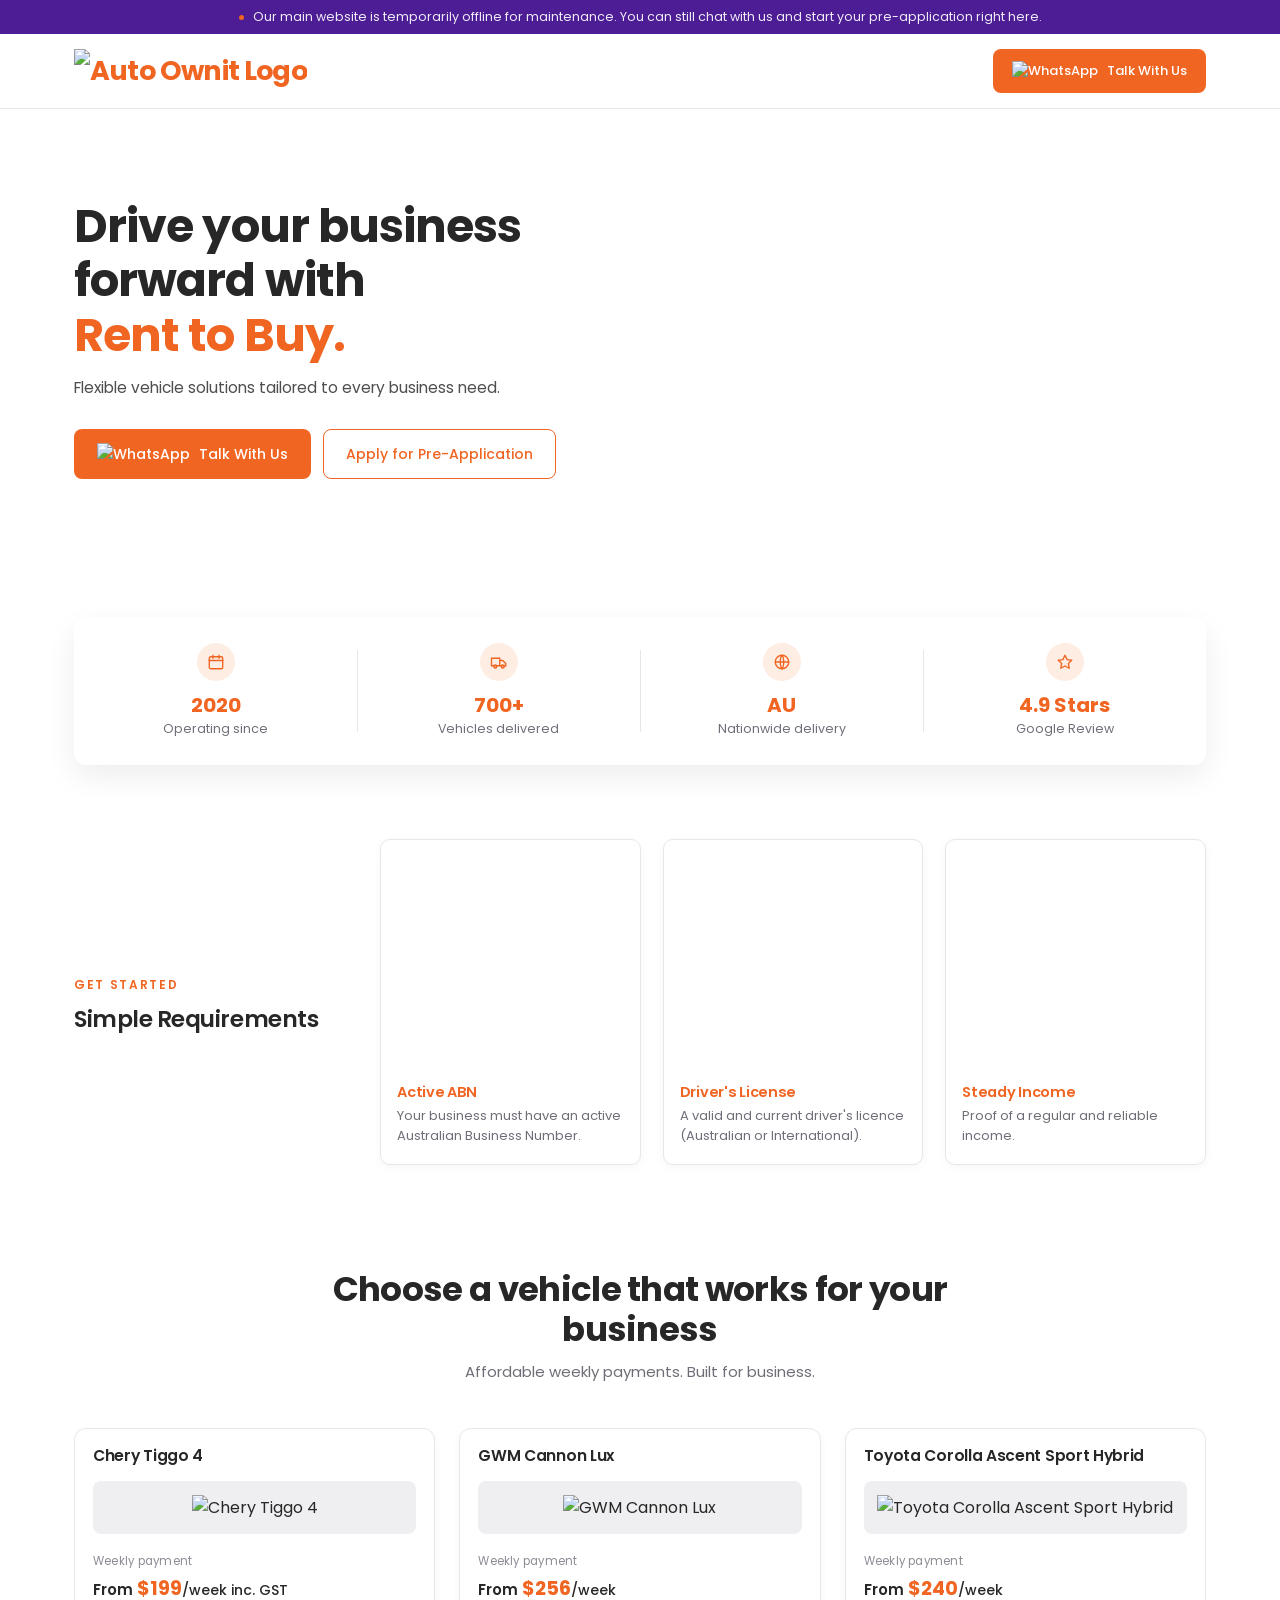
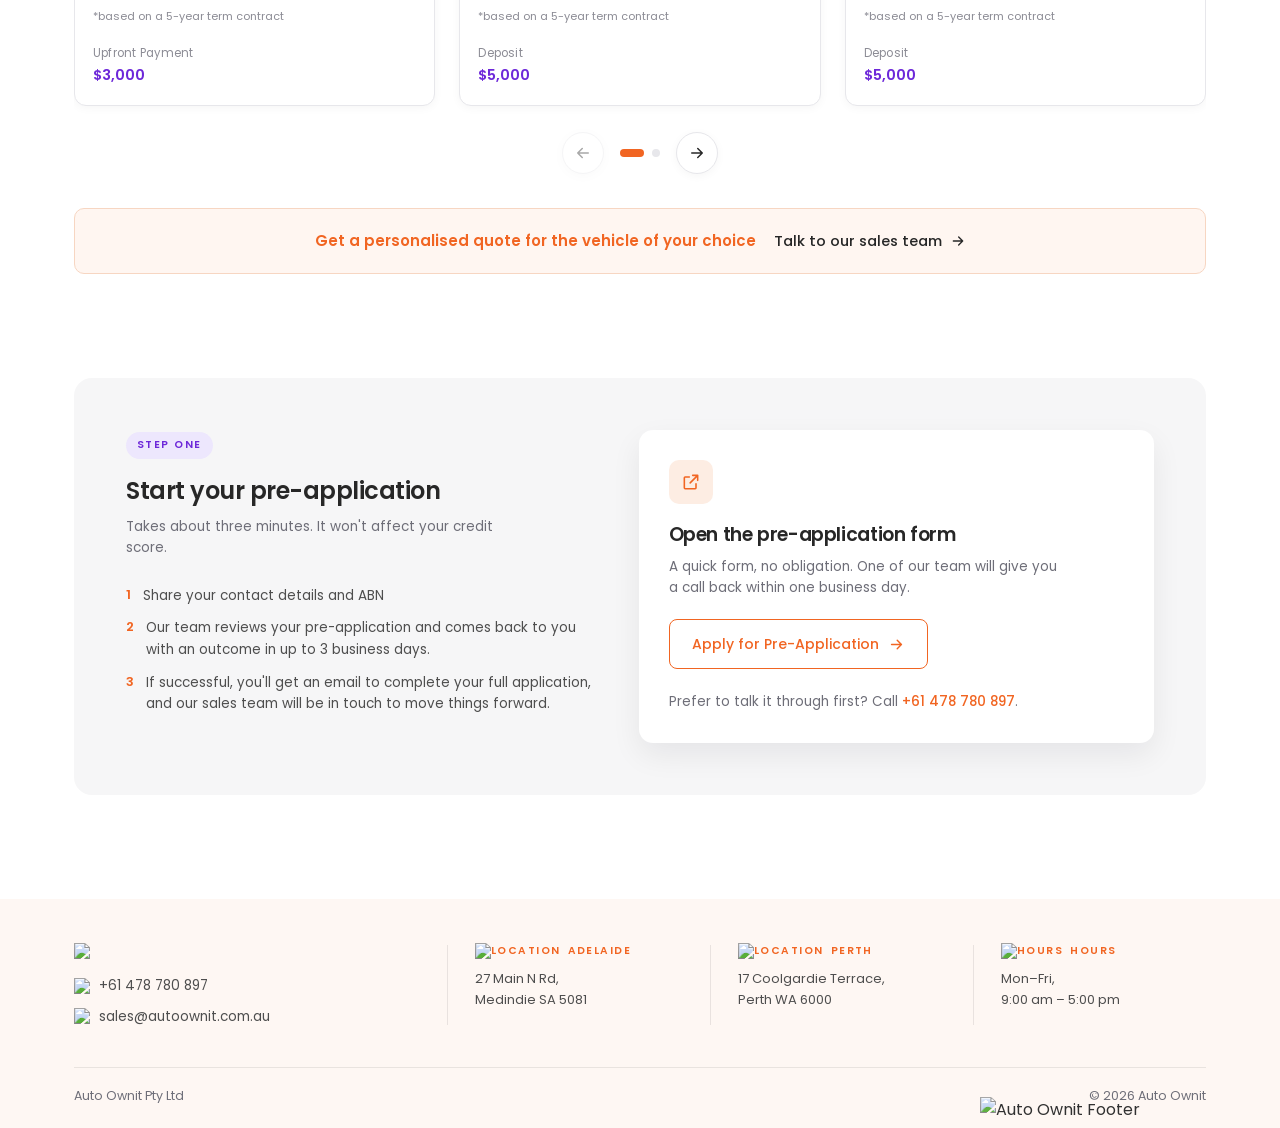
==== index.html @ a8748367 "Add vehicle slider with enhanced accessibility and navigation controls" ====
<!DOCTYPE html>
<html lang="en">

<head>
  <meta charset="UTF-8">
  <meta name="viewport" content="width=device-width, initial-scale=1">
  <title>Auto Ownit — Rent to Buy vehicle solutions for business</title>
  <link rel="stylesheet" href="./css/styles.css">
  <link rel="preconnect" href="https://fonts.googleapis.com">
  <link rel="preconnect" href="https://fonts.gstatic.com" crossorigin>
  <link
    href="https://fonts.googleapis.com/css2?family=Poppins:wght@400;500;600;700&family=Inter:wght@400;500;600&display=swap"
    rel="stylesheet">

  <!-- Expertease Chatbot -->
  <script type="module"
    src="https://desaiprodstorage.blob.core.windows.net/botscripts/bots/scripts/daryl/exabot_widget_a7e89359-5c15-4bea-838a-69c8a6be06f3.js"></script>

  <script src="./scripts/slider.js" defer></script>

</head>

<body>

  <!-- ========== ANNOUNCEMENT BAR ========== -->
  <div class="announce">
    <div class="wrap">
      <span class="dot" aria-hidden="true"></span>
      <p>Our main website is temporarily offline for maintenance. You can still chat with us and start your
        pre-application right here.</p>
    </div>
  </div>

  <!-- ========== HEADER ========== -->
  <header class="site-header">
    <div class="wrap">
      <a href="index.html" class="logo">
        <img src="./assets/Logo.svg" alt="Auto Ownit Logo">
      </a>
      <a href="https://wa.me/61478780897" class="btn btn--solid btn--sm" target="_blank">
        <img src="./assets/WhatsApp.svg" alt="WhatsApp">
        Talk With Us
      </a>
    </div>
  </header>

  <!-- ========== HERO ========== -->
  <section class="hero">
    <div class="wrap">
      <div class="hero-grid">
        <div class="hero-copy">
          <h1>Drive your business forward with <br /> <span class="accent">Rent to Buy.</span></h1>
          <p class="hero-sub">Flexible vehicle solutions tailored to every business need.</p>
          <div class="hero-actions">
            <a href="https://wa.me/61478780897" class="btn btn--solid" target="_blank">
              <img src="./assets/WhatsApp.svg" alt="WhatsApp">
              Talk With Us
            </a>
            <a href="./pre-application.html" class="btn btn--outline">
              Apply for Pre-Application
            </a>
          </div>
        </div>
      </div>

      <!-- ---- stats ---- -->
      <div class="stats">
        <div class="stat">
          <div class="stat-icon"><svg viewBox="0 0 24 24" fill="none" stroke="currentColor" stroke-width="1.8"
              stroke-linecap="round">
              <rect x="3" y="5" width="18" height="16" rx="2" />
              <path d="M3 10h18M8 3v4M16 3v4" />
            </svg></div>
          <div class="stat-value">2020</div>
          <div class="stat-label">Operating since</div>
        </div>
        <div class="stat">
          <div class="stat-icon"><svg viewBox="0 0 24 24" fill="none" stroke="currentColor" stroke-width="1.8"
              stroke-linecap="round">
              <path d="M2 7h11v10H2zM13 10h4l4 4v3h-8" />
              <circle cx="7" cy="18" r="2" />
              <circle cx="17" cy="18" r="2" />
            </svg></div>
          <div class="stat-value">700+</div>
          <div class="stat-label">Vehicles delivered</div>
        </div>
        <div class="stat">
          <div class="stat-icon"><svg viewBox="0 0 24 24" fill="none" stroke="currentColor" stroke-width="1.8"
              stroke-linecap="round">
              <circle cx="12" cy="12" r="9" />
              <path d="M3 12h18M12 3c3 3 3 15 0 18M12 3C9 6 9 18 12 21" />
            </svg></div>
          <div class="stat-value">AU</div>
          <div class="stat-label">Nationwide delivery</div>
        </div>
        <div class="stat">
          <div class="stat-icon"><svg viewBox="0 0 24 24" fill="none" stroke="currentColor" stroke-width="1.8"
              stroke-linejoin="round">
              <path d="m12 3 2.8 5.8 6.2.9-4.5 4.4 1.1 6.2-5.6-3-5.6 3 1.1-6.2L3 9.7l6.2-.9L12 3Z" />
            </svg></div>
          <div class="stat-value">4.9 Stars</div>
          <div class="stat-label">Google Review</div>
        </div>
      </div>
    </div>
  </section>

  <!-- ========== SIMPLE REQUIREMENTS ========== -->
  <section class="section">
    <div class="wrap">
      <div class="reqs">
        <div class="reqs-intro">
          <span class="eyebrow">Get started</span>
          <h2>Simple Requirements</h2>
        </div>

        <div class="req-cards">
          <!-- Card 1 -->
          <article class="req-card">
            <div class="req-thumb" id="abn-card">
            </div>
            <div class="req-body">
              <h3>Active ABN</h3>
              <p>Your business must have an active Australian Business Number.</p>
            </div>
          </article>

          <!-- Card 2 -->
          <article class="req-card">
            <div class="req-thumb" id="driver-card"></div>
            <div class="req-body">
              <h3>Driver's License</h3>
              <p>A valid and current driver's licence (Australian or International).</p>
            </div>
          </article>

          <!-- Card 3 -->
          <article class="req-card">
            <div class="req-thumb" id="income-card"></div>
            <div class="req-body">
              <h3>Steady Income</h3>
              <p>Proof of a regular and reliable income.</p>
            </div>
          </article>
        </div>
      </div>
    </div>
  </section>

  <!-- ========== VEHICLES ========== -->
  <section class="section" style="padding-top:0">
    <div class="wrap">
      <div class="section-head">
        <h2>Choose a vehicle that works for your business</h2>
        <p>Affordable weekly payments. Built for business.</p>
      </div>

      <div class="vslider" data-slider>
        <div class="vehicles" data-slider-track tabindex="0" role="group" aria-label="Available vehicles">
          <!-- Vehicle 1 -->
          <article class="vcard">
            <h3>Chery Tiggo 4</h3>
            <div class="vcard-img">
              <img src="./assets/cherry-tigo-4.png" alt="Chery Tiggo 4" />
            </div>
            <div class="vmeta-label">Weekly payment</div>
            <div class="vprice">From <span class="amount">$199</span><span class="unit">/week inc. GST</span></div>
            <p class="vnote">*based on a 5-year term contract</p>
            <div class="vcard-foot">
              <div class="vmeta-label">Upfront Payment</div>
              <div class="vdeposit">$3,000</div>
            </div>
          </article>

          <!-- Vehicle 2 -->
          <article class="vcard">
            <h3>GWM Cannon Lux</h3>
            <div class="vcard-img">
              <img src='./assets/GWM-Cannon-Vanta-1024x1024.png' alt="GWM Cannon Lux" />
            </div>
            <div class="vmeta-label">Weekly payment</div>
            <div class="vprice">From <span class="amount">$256</span><span class="unit">/week</span></div>
            <p class="vnote">*based on a 5-year term contract</p>
            <div class="vcard-foot">
              <div class="vmeta-label">Deposit</div>
              <div class="vdeposit">$5,000</div>
            </div>
          </article>

          <!-- Vehicle 3 -->
          <article class="vcard">
            <h3>Toyota Corolla Ascent Sport Hybrid</h3>
            <div class="vcard-img">
              <img src='./assets/31-1024x1024.png' alt="Toyota Corolla Ascent Sport Hybrid" />
            </div>
            <div class="vmeta-label">Weekly payment</div>
            <div class="vprice">From <span class="amount">$240</span><span class="unit">/week</span></div>
            <p class="vnote">*based on a 5-year term contract</p>
            <div class="vcard-foot">
              <div class="vmeta-label">Deposit</div>
              <div class="vdeposit">$5,000</div>
            </div>
          </article>

          <!-- Vehicle 4 -->
          <article class="vcard">
            <h3>2026 Mitsubishi Triton GSR</h3>
            <div class="vcard-img">
              <img src="./assets/2026 Mitsubishi Triton GSR.png" alt="2026 Mitsubishi Triton GSR" />
            </div>
            <div class="vmeta-label">Weekly payment</div>
            <div class="vprice">From <span class="amount">$254</span><span class="unit">/week inc. GST</span></div>
            <p class="vnote">*based on a 5-year term contract</p>
            <div class="vcard-foot">
              <div class="vmeta-label">Upfront Payment</div>
              <div class="vdeposit">$20,000</div>
            </div>
          </article>

          <!-- Vehicle 5 -->
          <article class="vcard">
            <h3>2026 Jaecoo J5 Petrol Summit</h3>
            <div class="vcard-img">
              <img src='./assets/2026 Jaecoo J5 Petrol Summit.png' alt="2026 Jaecoo J5 Petrol Summit" />
            </div>
            <div class="vmeta-label">Weekly payment</div>
            <div class="vprice">From <span class="amount">$147</span><span class="unit">/week</span></div>
            <p class="vnote">*based on a 5-year term contract</p>
            <div class="vcard-foot">
              <div class="vmeta-label">Deposit</div>
              <div class="vdeposit">$10,000</div>
            </div>
          </article>

          <!-- Vehicle 6 -->
          <article class="vcard">
            <h3>2026 Haval Jolion Lux Petrol</h3>
            <div class="vcard-img">
              <img src='./assets/2026 Haval Jolion Lux Petrol.png' alt="2026 Haval Jolion Lux Petrol" />
            </div>
            <div class="vmeta-label">Weekly payment</div>
            <div class="vprice">From <span class="amount">$199</span><span class="unit">/week</span></div>
            <p class="vnote">*based on a 5-year term contract</p>
            <div class="vcard-foot">
              <div class="vmeta-label">Deposit</div>
              <div class="vdeposit">$3,000</div>
            </div>
          </article>

        </div>

        <!-- ---- slider controls ---- -->
        <div class="slider-nav">
          <button class="slider-btn" type="button" data-slider-prev aria-label="Previous vehicles">
            <svg viewBox="0 0 24 24" fill="none" stroke="currentColor" stroke-width="2" stroke-linecap="round"
              stroke-linejoin="round" aria-hidden="true">
              <path d="M19 12H5M11 18l-6-6 6-6" />
            </svg>
          </button>
          <div class="slider-dots" data-slider-dots></div>
          <button class="slider-btn" type="button" data-slider-next aria-label="More vehicles">
            <svg viewBox="0 0 24 24" fill="none" stroke="currentColor" stroke-width="2" stroke-linecap="round"
              stroke-linejoin="round" aria-hidden="true">
              <path d="M5 12h14M13 6l6 6-6 6" />
            </svg>
          </button>
        </div>
      </div>

      <!-- ---- quote bar ---- -->
      <div class="quote-bar">
        <span class="lead">Get a personalised quote for the vehicle of your choice</span>
        <a href="https://wa.me/61478780897" class="link" target="_blank">
          Talk to our sales team
          <svg viewBox="0 0 24 24" fill="none" stroke="currentColor" stroke-width="2" stroke-linecap="round"
            stroke-linejoin="round" aria-hidden="true">
            <path d="M5 12h14M13 6l6 6-6 6" />
          </svg>
        </a>
      </div>
    </div>
  </section>

  <!-- ========== PRE-APPLICATION ========== -->
  <section class="section section--tight" id="pre-application" style="padding-top:0">
    <div class="wrap">
      <div class="apply">
        <div class="apply-copy">
          <span class="pill">Step one</span>
          <h2>Start your pre-application</h2>
          <p>Takes about three minutes. It won't affect your credit score.</p>
          <ol class="steps">
            <li><span class="num">1</span><span>Share your contact details and ABN</span></li>
            <li><span class="num">2</span><span>Our team reviews your pre-application and comes back to you with an
                outcome in up to 3 business days.</span></li>
            <li><span class="num">3</span><span>If successful, you'll get an email to complete your full application,
                and our sales team will be in touch to move things forward.</span></li>
          </ol>
        </div>

        <div class="apply-card">
          <div class="icon-box">
            <svg viewBox="0 0 24 24" fill="none" stroke="currentColor" stroke-width="1.9" stroke-linecap="round"
              stroke-linejoin="round" aria-hidden="true">
              <path d="M14 4h6v6M20 4l-9 9M18 14v5a1 1 0 0 1-1 1H5a1 1 0 0 1-1-1V7a1 1 0 0 1 1-1h5" />
            </svg>
          </div>
          <h3>Open the pre-application form</h3>
          <p>A quick form, no obligation. One of our team will give you a call back within one business day.</p>
          <a href="./pre-application.html" class="btn btn--outline">
            Apply for Pre-Application
            <svg viewBox="0 0 24 24" fill="none" stroke="currentColor" stroke-width="2" stroke-linecap="round"
              stroke-linejoin="round" aria-hidden="true">
              <path d="M5 12h14M13 6l6 6-6 6" />
            </svg>
          </a>
          <p class="apply-note">Prefer to talk it through first? Call <a href="https://wa.me/61478780897"
              target="_blank">+61 478 780
              897</a>.
          </p>
        </div>
      </div>
    </div>
  </section>

  <!-- ========== FOOTER ========== -->
  <footer class="site-footer">
    <img class="footer-art" src="./assets/2025 Toyota LandCruiser Prado Altitude 4×4 – Previously Owned.png"
      alt="Auto Ownit Footer" />
    <div class="wrap">
      <div class="footer-top">
        <div>
          <span class="logo logo--footer">
            <img src="./assets/Logo.svg" />
          </span>
          <div class="footer-contact">
            <a href="https://wa.me/61478780897" target="_blank">
              <img src='./assets/telephone.svg' />
              +61 478 780 897
            </a>
            <a href="mailto:sales@autoownit.com.au" target="_blank">
              <img src="./assets/email.svg" />
              sales@autoownit.com.au
            </a>
          </div>
        </div>

        <div class="fcol">
          <div class="fcol-title">
            <img src="./assets/pin-location.svg" alt="Location" />
            Adelaide
          </div>
          <p>27 Main N Rd,<br>Medindie SA 5081</p>
        </div>

        <div class="fcol">
          <div class="fcol-title">
            <img src="./assets/pin-location.svg" alt="Location" />
            Perth
          </div>
          <p>17 Coolgardie Terrace,<br>Perth WA 6000</p>
        </div>

        <div class="fcol">
          <div class="fcol-title">
            <img src="./assets/clock.svg" alt='Hours' />
            Hours
          </div>
          <p>Mon–Fri,<br>9:00 am – 5:00 pm</p>
        </div>
      </div>

      <div class="footer-bottom">
        <span>Auto Ownit Pty Ltd</span>
        <span>© 2026 Auto Ownit</span>
      </div>
    </div>
  </footer>

</body>

</html>
---- css/styles.css ----
/* ============================================================
   TOKENS
   ============================================================ */
:root {
  --orange: #f16522;
  --orange-dark: #d9531a;
  --orange-tint: #fdede3;
  --orange-tint-2: #fff6f1;
  --orange-line: #f7d6c2;
  --violet: #4c1d95;
  --violet-accent: #6d28d9;
  --violet-tint: #ede7fd;
  --ink: #272727;
  --ink-2: #4e4e4e;
  --muted: #6e6e78;
  --muted-2: #8c8c95;
  --line: #e7e7eb;
  --surface: #f6f6f7;
  --surface-2: #efeff1;
  --footer-bg: #fceae166;
  --white: #ffffff;

  --display: 'Poppins', 'Segoe UI', system-ui, -apple-system, sans-serif;
  --body: 'Poppins', 'Segoe UI', system-ui, -apple-system, sans-serif;

  --wrap: 1180px;
  --r-sm: 8px;
  --r-md: 12px;
  --r-lg: 18px;
  --shadow-card: 0 12px 30px rgba(20, 20, 30, 0.07);
  --shadow-soft: 0 2px 10px rgba(20, 20, 30, 0.04);
}

/* ============================================================
   BASE
   ============================================================ */
*,
*::before,
*::after {
  box-sizing: border-box;
}

html {
  -webkit-text-size-adjust: 100%;
}

body {
  margin: 0;
  font-family: var(--body);
  color: var(--ink);
  background: var(--white);
  font-size: 16px;
  line-height: 1.6;
  -webkit-font-smoothing: antialiased;
}

img,
svg {
  display: block;
  max-width: 100%;
}

a {
  color: inherit;
  text-decoration: none;
}

h1,
h2,
h3,
h4 {
  font-family: var(--display);
  margin: 0;
  letter-spacing: -0.02em;
  line-height: 1.18;
}

p {
  margin: 0;
}

ul,
ol {
  margin: 0;
  padding: 0;
  list-style: none;
}

.wrap {
  width: 100%;
  max-width: var(--wrap);
  margin: 0 auto;
  padding: 0 24px;
}

:focus-visible {
  outline: 2px solid var(--violet-accent);
  outline-offset: 3px;
  border-radius: 4px;
}

.eyebrow {
  font-family: var(--display);
  font-size: 12px;
  font-weight: 600;
  letter-spacing: 0.14em;
  text-transform: uppercase;
  color: var(--orange);
}

/* ============================================================
   BUTTONS
   ============================================================ */
.btn {
  display: inline-flex;
  justify-content: center;
  align-items: center;
  gap: 9px;
  font-family: var(--display);
  font-size: 14px;
  font-weight: 500;
  text-align: center;
  padding: 13px 22px;
  border-radius: var(--r-sm);
  border: 1px solid transparent;
  cursor: pointer;
  transition:
    background-color 0.2s ease,
    color 0.2s ease,
    border-color 0.2s ease,
    transform 0.2s ease;
  white-space: nowrap;
}

.btn svg {
  width: 17px;
  height: 17px;
  flex: none;
}

.btn--solid {
  background: var(--orange);
  color: #fff;
}

.btn--solid:hover {
  background: var(--orange-dark);
}

.btn--outline {
  background: transparent;
  color: var(--orange);
  border-color: var(--orange);
}

.btn--outline:hover {
  background: var(--orange-tint-2);
}

.btn--sm {
  padding: 11px 18px;
  font-size: 13px;
}

/* ============================================================
   ANNOUNCEMENT + HEADER
   ============================================================ */
.announce {
  background: var(--violet);
  color: #fff;
}

.announce .wrap {
  display: flex;
  align-items: center;
  justify-content: center;
  gap: 9px;
  min-height: 34px;
  padding-top: 7px;
  padding-bottom: 7px;
  font-size: 12.5px;
  text-align: center;
  color: rgba(255, 255, 255, 0.92);
}

.announce .dot {
  width: 5px;
  height: 5px;
  border-radius: 50%;
  background: var(--orange);
  flex: none;
}

.site-header {
  background: #fff;
  border-bottom: 1px solid var(--line);
}

.site-header .wrap {
  display: flex;
  align-items: center;
  justify-content: space-between;
  gap: 20px;
  min-height: 74px;
}

.logo {
  font-family: var(--display);
  font-weight: 700;
  font-size: 27px;
  letter-spacing: -0.03em;
  color: var(--orange);
}

.logo--footer {
  font-size: 25px;
}

/* ============================================================
   HERO
   ============================================================ */
.hero {
  position: relative;
  padding: 64px 0 0;
  background-image: url(../assets/hero-bg-final.webp);
  background-size: cover;
  background-position: center -180px;
  /* overflow: hidden; */
}

/* faint showroom floor line */
/* .hero::after{
  content:"";position:absolute;left:0;right:0;top:58%;height:1px;
  background:linear-gradient(90deg,rgba(255,255,255,0),rgba(255,255,255,.85),rgba(255,255,255,0));
} */
.hero-grid {
  position: relative;
  z-index: 1;
  display: grid;
  grid-template-columns: minmax(0, 1fr) minmax(0, 1.05fr);
  align-items: center;
  gap: 28px;
}

.hero-copy {
  max-width: 600px;
  padding: 26px 0 78px;
}

.hero h1 {
  font-size: clamp(32px, 4.4vw, 46px);
  font-weight: 700;
  color: var(--ink);
  margin-bottom: 14px;
}

.hero h1 .accent {
  color: var(--orange);
}

.hero-sub {
  font-size: 15.5px;
  color: var(--ink-2);
  margin-bottom: 28px;
}

.hero-actions {
  display: flex;
  flex-wrap: wrap;
  gap: 12px;
}

.hero-art {
  align-self: end;
  padding-bottom: 34px;
}

/* ---- stats card ---- */
.stats {
  position: relative;
  z-index: 2;
  background: #fff;
  border-radius: var(--r-md);
  box-shadow: var(--shadow-card);
  display: grid;
  grid-template-columns: repeat(4, 1fr);
  top: 60px;
  margin-bottom: 30px;
}

.stat {
  padding: 26px 22px;
  text-align: center;
  position: relative;
}

.stat + .stat::before {
  content: '';
  position: absolute;
  left: 0;
  top: 22%;
  bottom: 22%;
  width: 1px;
  background: var(--line);
}

.stat-icon {
  width: 38px;
  height: 38px;
  margin: 0 auto 12px;
  border-radius: 50%;
  background: var(--orange-tint);
  color: var(--orange);
  display: grid;
  place-items: center;
}

.stat-icon svg {
  width: 18px;
  height: 18px;
}

.stat-value {
  font-family: var(--display);
  font-size: 20px;
  font-weight: 700;
  color: var(--orange);
  line-height: 1.2;
}

.stat-label {
  font-size: 12.5px;
  color: var(--muted);
  margin-top: 2px;
}

/* ============================================================
   SECTION SHELL
   ============================================================ */
.section {
  padding: 104px 0;
}

.section--tight {
  padding: 64px 0;
}

.section-head {
  text-align: center;
  max-width: 660px;
  margin: 0 auto 44px;
}

.section-head h2 {
  font-size: clamp(26px, 3.2vw, 34px);
  font-weight: 700;
  margin-bottom: 10px;
}

.section-head p {
  color: var(--muted);
  font-size: 15px;
}

/* ============================================================
   REQUIREMENTS
   ============================================================ */
.reqs {
  display: grid;
  grid-template-columns: minmax(0, 0.75fr) minmax(0, 2.4fr);
  align-items: center;
  gap: 48px;
}

.reqs-intro h2 {
  font-size: 23px;
  font-weight: 600;
  margin-top: 10px;
}

.req-cards {
  display: grid;
  grid-template-columns: repeat(3, 1fr);
  gap: 22px;
}

.req-card {
  border: 1px solid var(--line);
  border-radius: 10px;
  background: #fff;
  overflow: hidden;
  box-shadow: var(--shadow-soft);
}

.req-thumb {
  height: 230px;
}

.req-thumb#abn-card {
  background-image: url(../assets/ABN_CARD.png);
  background-size: cover;
  background-position: center;

  width: 100%;
}

.req-thumb#driver-card {
  background-image: url(../assets/DRIVERS_LICENSE_CARD.png);
  background-size: cover;
  background-position: center;

  width: 100%;
}

.req-thumb#income-card {
  background-image: url(../assets/STEADY_INCOME.png);
  background-size: cover;
  background-position: center;

  width: 100%;
}

.req-body {
  padding: 14px 16px 18px;
}

.req-body h3 {
  font-size: 14.5px;
  font-weight: 600;
  color: var(--orange);
  margin-bottom: 5px;
}

.req-body p {
  font-size: 13px;
  color: var(--muted);
  line-height: 1.55;
}

/* ============================================================
   VEHICLES
   ============================================================ */

.vslider {
  position: relative;
}

.vehicles {
  display: flex;
  gap: 24px;
  overflow-x: auto;
  overscroll-behavior-x: contain;
  scroll-snap-type: x mandatory;
  scrollbar-width: none;
  -ms-overflow-style: none;
  /* room for card shadows, pulled back so spacing is unchanged */
  padding-bottom: 16px;
  margin-bottom: -16px;
}

.vehicles::-webkit-scrollbar {
  display: none;
}

.vehicles > .vcard {
  flex: 0 0 calc((100% - 48px) / 3);
  scroll-snap-align: start;
}

.vcard {
  border: 1px solid var(--line);
  border-radius: var(--r-md);
  background: #fff;
  padding: 18px;
  display: flex;
  flex-direction: column;
  box-shadow: var(--shadow-soft);
}

.vcard h3 {
  font-size: 15.5px;
  font-weight: 600;
}

.vcard-type {
  font-size: 12.5px;
  color: var(--muted);
  margin-top: 2px;
}

.vcard-img {
  background: var(--surface-2);
  border-radius: var(--r-sm);
  height: stretch;
  margin: 16px 0 18px;
  padding: 14px 10px;

    display: flex;
    align-items: center;
    justify-content: center;
}

/* placeholder while artwork is pending — remove with the placeholder cards */
.vcard-img--placeholder {
  /* matches the 1:1 vehicle photos so cards line up side by side */
  aspect-ratio: 1 / 1;
  display: flex;
  flex-direction: column;
  align-items: center;
  justify-content: center;
  gap: 10px;
  color: var(--muted-2);
}

.vcard-img--placeholder svg {
  width: 72px;
  height: auto;
}

.vcard-img--placeholder span {
  font-size: 11.5px;
  letter-spacing: 0.02em;
}

/* ---- slider controls ---- */
.slider-nav {
  display: flex;
  align-items: center;
  justify-content: center;
  gap: 16px;
  margin-top: 26px;
}

.vslider.is-static .slider-nav {
  display: none;
}

.slider-btn {
  width: 42px;
  height: 42px;
  flex: none;
  border-radius: 50%;
  border: 1px solid var(--line);
  background: #fff;
  color: var(--ink);
  display: grid;
  place-items: center;
  cursor: pointer;
  box-shadow: var(--shadow-soft);
  transition:
    color 0.2s ease,
    border-color 0.2s ease,
    background-color 0.2s ease,
    opacity 0.2s ease;
}

.slider-btn:hover:not(:disabled) {
  color: var(--orange);
  border-color: var(--orange);
  background: var(--orange-tint-2);
}

.slider-btn:disabled {
  opacity: 0.4;
  cursor: default;
}

.slider-btn svg {
  width: 18px;
  height: 18px;
}

.slider-dots {
  display: flex;
  align-items: center;
  gap: 8px;
}

.slider-dot {
  width: 8px;
  height: 8px;
  padding: 0;
  border: 0;
  border-radius: 999px;
  background: var(--line);
  cursor: pointer;
  transition:
    width 0.25s ease,
    background-color 0.25s ease;
}

.slider-dot:hover {
  background: var(--muted-2);
}

.slider-dot.is-active {
  width: 24px;
  background: var(--orange);
}

.vmeta-label {
  font-size: 11.5px;
  color: var(--muted-2);
  letter-spacing: 0.02em;
}

.vprice {
  font-family: var(--display);
  font-size: 15px;
  font-weight: 600;
  margin-top: 3px;
}

.vprice .amount {
  color: var(--orange);
  font-size: 19px;
  font-weight: 700;
}

.vprice .unit {
  font-weight: 500;
  font-size: 14px;
  color: var(--ink);
}

.vnote {
  font-size: 11px;
  color: var(--muted-2);
  margin-top: 4px;
}

.vcard-foot {
  margin-top: auto;
  padding-top: 18px;
}

.vdeposit {
  font-family: var(--display);
  font-size: 14.5px;
  font-weight: 600;
  color: var(--violet-accent);
  margin-top: 2px;
}

/* ============================================================
   QUOTE BAR
   ============================================================ */

.quote-bar {
  margin-top: 34px;
  background: var(--orange-tint-2);
  border: 1px solid var(--orange-line);
  border-radius: 10px;
  padding: 20px 24px;
  display: flex;
  flex-wrap: wrap;
  align-items: center;
  justify-content: center;
  gap: 8px 18px;
  text-align: center;
}

.quote-bar .lead {
  font-family: var(--display);
  font-weight: 600;
  font-size: 15px;
  color: var(--orange);
}

.quote-bar .link {
  display: inline-flex;
  align-items: center;
  gap: 8px;
  font-size: 14.5px;
  font-weight: 500;
  color: var(--ink);
}

.quote-bar .link:hover {
  text-decoration: underline;
}

.quote-bar .link svg {
  width: 16px;
  height: 16px;
}

/* ============================================================
   PRE-APPLICATION
   ============================================================ */
.apply {
  background: var(--surface);
  border-radius: var(--r-lg);
  padding: 52px;
  display: grid;
  grid-template-columns: minmax(0, 1fr) minmax(0, 1.1fr);
  gap: 44px;
  align-items: start;
}

.pill {
  display: inline-block;
  background: var(--violet-tint);
  color: var(--violet-accent);
  font-family: var(--display);
  font-size: 10.5px;
  font-weight: 600;
  letter-spacing: 0.14em;
  text-transform: uppercase;
  padding: 5px 11px;
  border-radius: 999px;
  margin-bottom: 18px;
}

.apply-copy h2 {
  font-size: 24px;
  font-weight: 600;
  margin-bottom: 10px;
}

.apply-copy > p {
  font-size: 13.5px;
  color: var(--muted);
  max-width: 400px;
}

.steps {
  margin-top: 26px;
  display: grid;
  gap: 11px;
}

.steps li {
  display: flex;
  gap: 12px;
  font-size: 13.5px;
  color: var(--ink-2);
}

.steps .num {
  color: var(--orange);
  font-family: var(--display);
  font-weight: 600;
  font-size: 13px;
  flex: none;
}

.apply-card {
  background: #fff;
  border-radius: 14px;
  padding: 30px;
  box-shadow: var(--shadow-card);
}

.apply-card .icon-box {
  width: 44px;
  height: 44px;
  border-radius: 10px;
  background: var(--orange-tint);
  color: var(--orange);
  display: grid;
  place-items: center;
  margin-bottom: 20px;
}

.apply-card .icon-box svg {
  width: 20px;
  height: 20px;
}

.apply-card h3 {
  font-size: 19px;
  font-weight: 600;
  margin-bottom: 9px;
}

.apply-card p {
  font-size: 13.5px;
  color: var(--muted);
  max-width: 390px;
}

.apply-card .btn {
  margin-top: 20px;
}

.apply-note {
  margin-top: 22px;
  font-size: 12.5px;
  color: var(--muted);
}

.apply-note a {
  color: var(--orange);
  font-weight: 500;
}

/* ============================================================
   FOOTER
   ============================================================ */
.site-footer {
  background: var(--footer-bg);
  position: relative;
  overflow: hidden;
  margin-top: 40px;
}

.footer-art {
  position: absolute;
  right: -100px;
  bottom: 6px;
  width: min(400px, 34vw);
  pointer-events: none;
  opacity: 0.95;
}

.footer-top {
  position: relative;
  z-index: 1;
  display: grid;
  grid-template-columns: minmax(0, 1.25fr) repeat(3, minmax(0, 0.85fr));
  gap: 30px;
  padding: 44px 0 40px;
}

.footer-contact {
  display: grid;
  gap: 9px;
  margin-top: 16px;
}

.footer-contact a,
.footer-contact span {
  display: flex;
  align-items: center;
  gap: 9px;
  font-size: 13.5px;
  color: var(--ink-2);
}

.footer-contact svg {
  width: 15px;
  height: 15px;
  color: var(--orange);
  flex: none;
}

.fcol {
  position: relative;
  padding-left: 28px;
}

.fcol::before {
  content: '';
  position: absolute;
  left: 0;
  top: 2px;
  bottom: 2px;
  width: 1px;
  background: rgba(23, 23, 27, 0.09);
}

.fcol-title {
  display: flex;
  align-items: center;
  gap: 7px;
  font-family: var(--display);
  font-size: 10.5px;
  font-weight: 600;
  letter-spacing: 0.14em;
  text-transform: uppercase;
  color: var(--orange);
  margin-bottom: 9px;
}

.fcol-title svg {
  width: 13px;
  height: 13px;
}

.fcol p {
  font-size: 13px;
  color: var(--ink-2);
  line-height: 1.6;
}

.footer-bottom {
  position: relative;
  z-index: 1;
  border-top: 1px solid rgba(23, 23, 27, 0.09);
  display: flex;
  flex-wrap: wrap;
  gap: 8px;
  justify-content: space-between;
  padding: 18px 0 22px;
  font-size: 12.5px;
  color: var(--muted);
}

/* ============================================================
   RESPONSIVE
   ============================================================ */
@media (max-width: 1000px) {
  .hero-grid {
    grid-template-columns: 1fr;
  }

  .hero-copy {
    padding-bottom: 8px;
    max-width: none;
  }

  .hero-art {
    padding-bottom: 12px;
    max-width: 560px;
  }

  .reqs {
    grid-template-columns: 1fr;
    gap: 26px;
  }

    .vehicles > .vcard {
    flex-basis: calc((100% - 24px) / 2);
  }

  .apply {
    grid-template-columns: 1fr;
    padding: 38px;
  }

  .footer-top {
    grid-template-columns: 1fr 1fr;
    gap: 26px;
  }

  .footer-art {
    width: 250px;
    opacity: 0.5;
  }

  .section {
    padding: 76px 0;
  }
}

@media (max-width: 760px) {
  .stats {
    grid-template-columns: 1fr 1fr;
  }

  .stat + .stat::before {
    display: none;
  }

  .stat:nth-child(n + 3) {
    border-top: 1px solid var(--line);
  }

  .stat:nth-child(even) {
    border-left: 1px solid var(--line);
  }

  .req-cards {
    grid-template-columns: 1fr;
  }

  .vehicles > .vcard {
    flex-basis: 100%;
  }

  .site-header .wrap {
    min-height: 64px;
  }

  .announce .wrap {
    text-align: left;
  }
}

@media (max-width: 560px) {
  .footer-top {
    grid-template-columns: 1fr;
  }

  .fcol {
    padding-left: 0;
  }

  .fcol::before {
    display: none;
  }

  .footer-art {
    display: none;
  }

  .apply {
    padding: 26px;
  }

  .hero {
    padding-top: 44px;
  }

  .stats {
    grid-template-columns: 1fr;
  }

  .stat:nth-child(even) {
    border-left: 0;
  }

  .stat:nth-child(n + 2) {
    border-top: 1px solid var(--line);
  }

  .btn {
    width: 100%;
    justify-content: center;
  }

  .quote-bar {
    flex-direction: column;
  }
}

@media (prefers-reduced-motion: reduce) {
  * {
    transition: none !important;
    animation: none !important;
  }
}
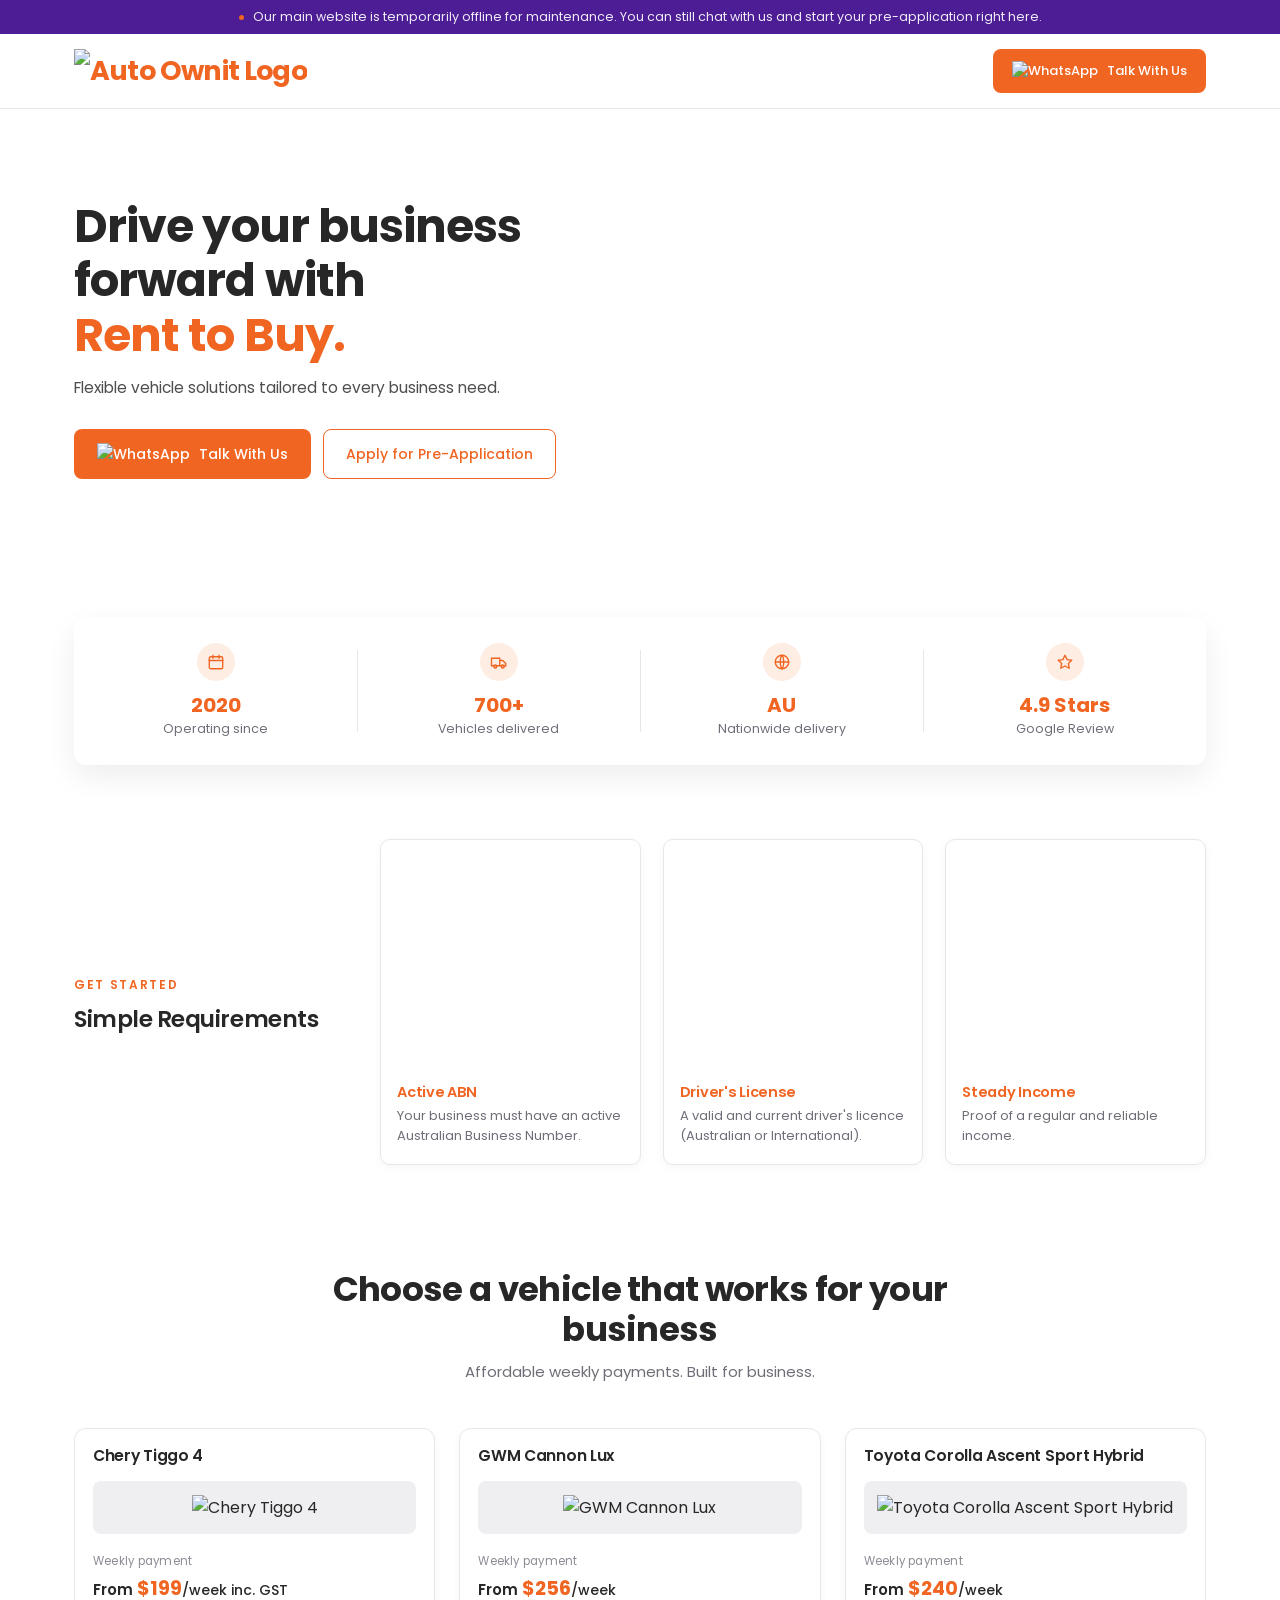
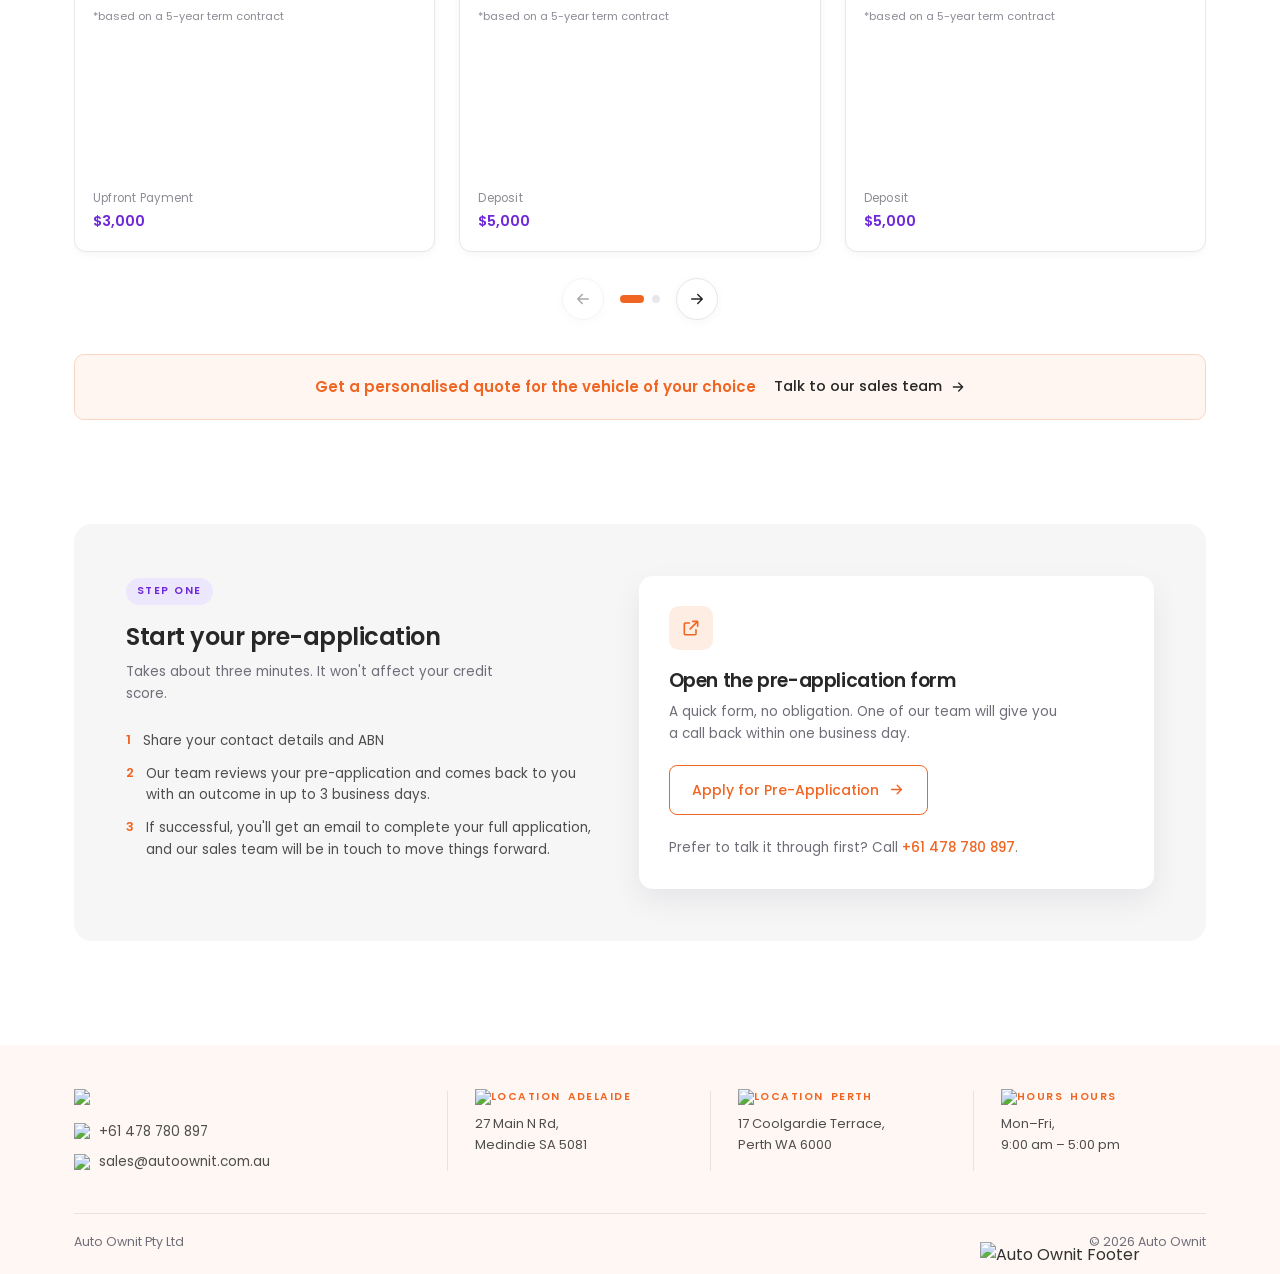
==== commit 513901db: "Add favicon links to index and pre-application HTML files" ====
--- a/index.html
+++ b/index.html
@@ -5,6 +5,11 @@
   <meta charset="UTF-8">
   <meta name="viewport" content="width=device-width, initial-scale=1">
   <title>Auto Ownit — Rent to Buy vehicle solutions for business</title>
+
+  <link rel="icon" href="/assets/website-icon.ico" sizes="32x32">
+  <link rel="icon" href="/assets/favicon.svg" type="image/svg+xml">
+
+
   <link rel="stylesheet" href="./css/styles.css">
   <link rel="preconnect" href="https://fonts.googleapis.com">
   <link rel="preconnect" href="https://fonts.gstatic.com" crossorigin>
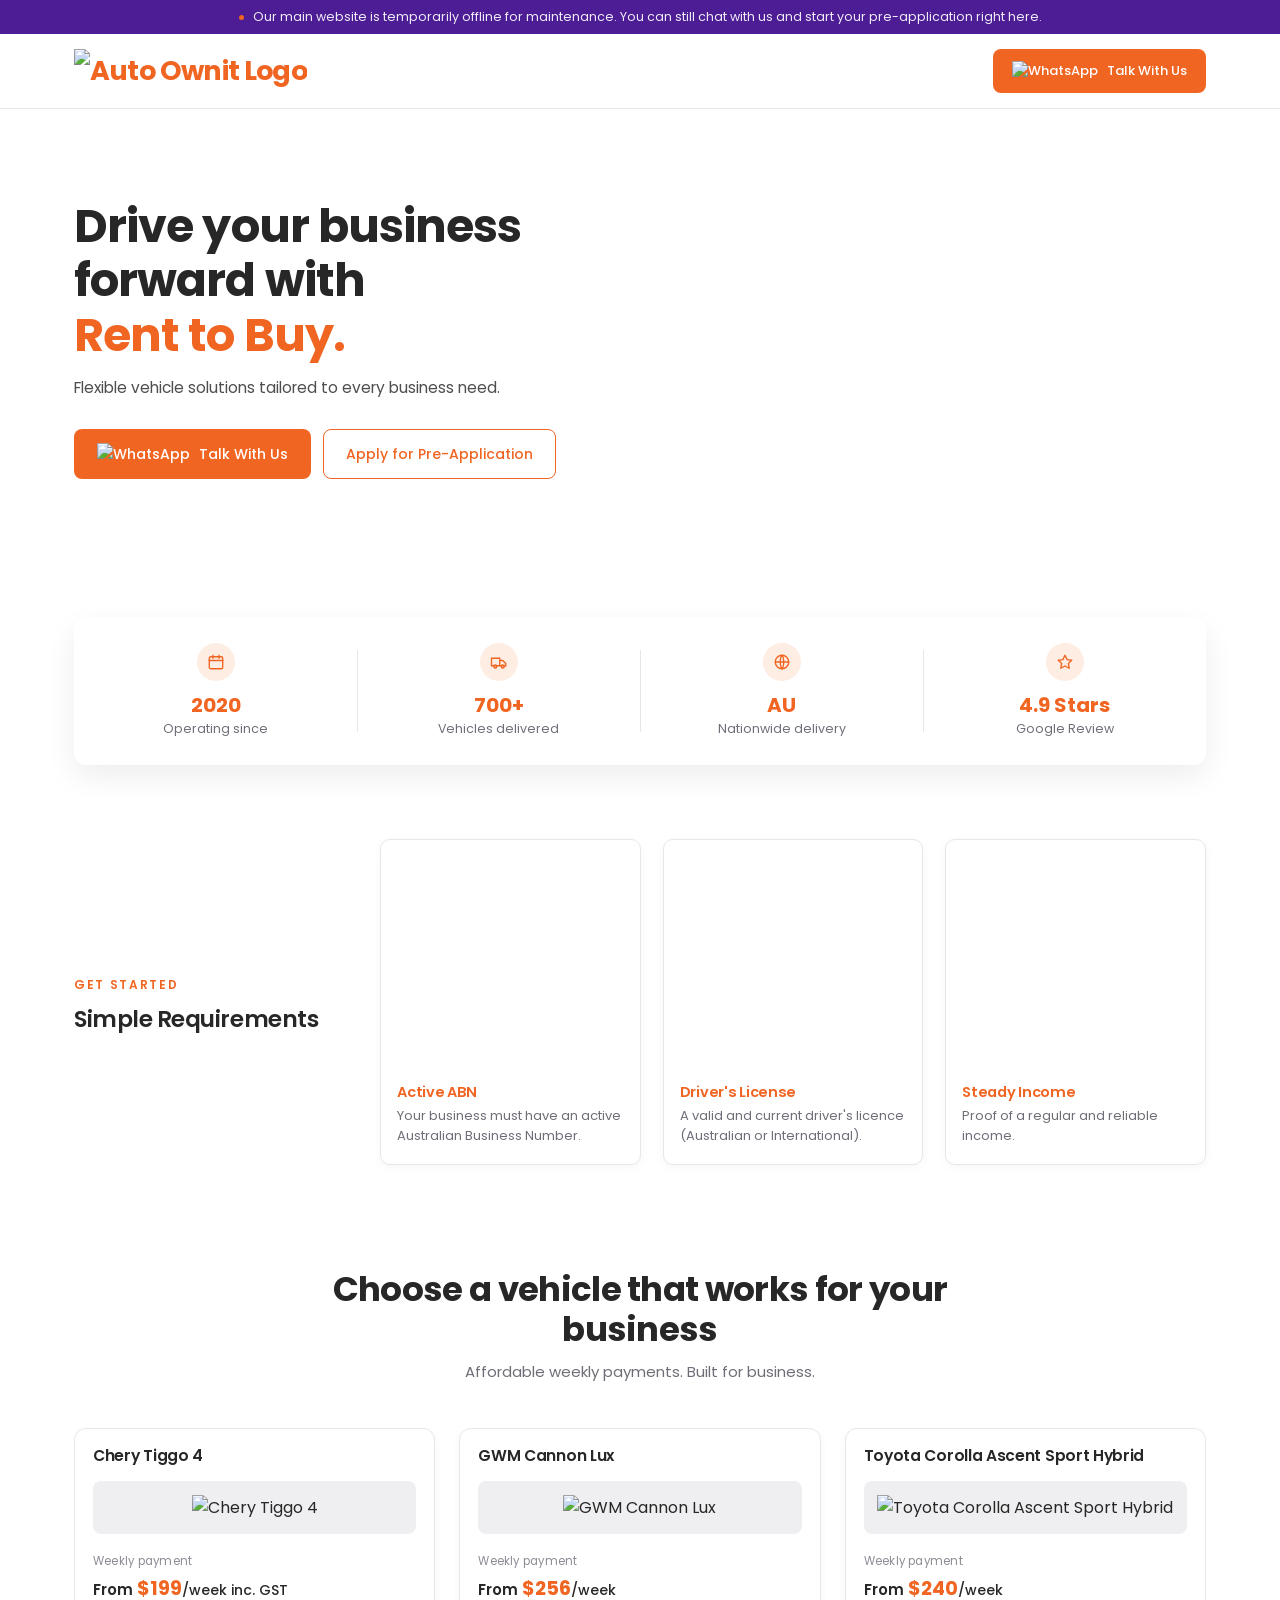
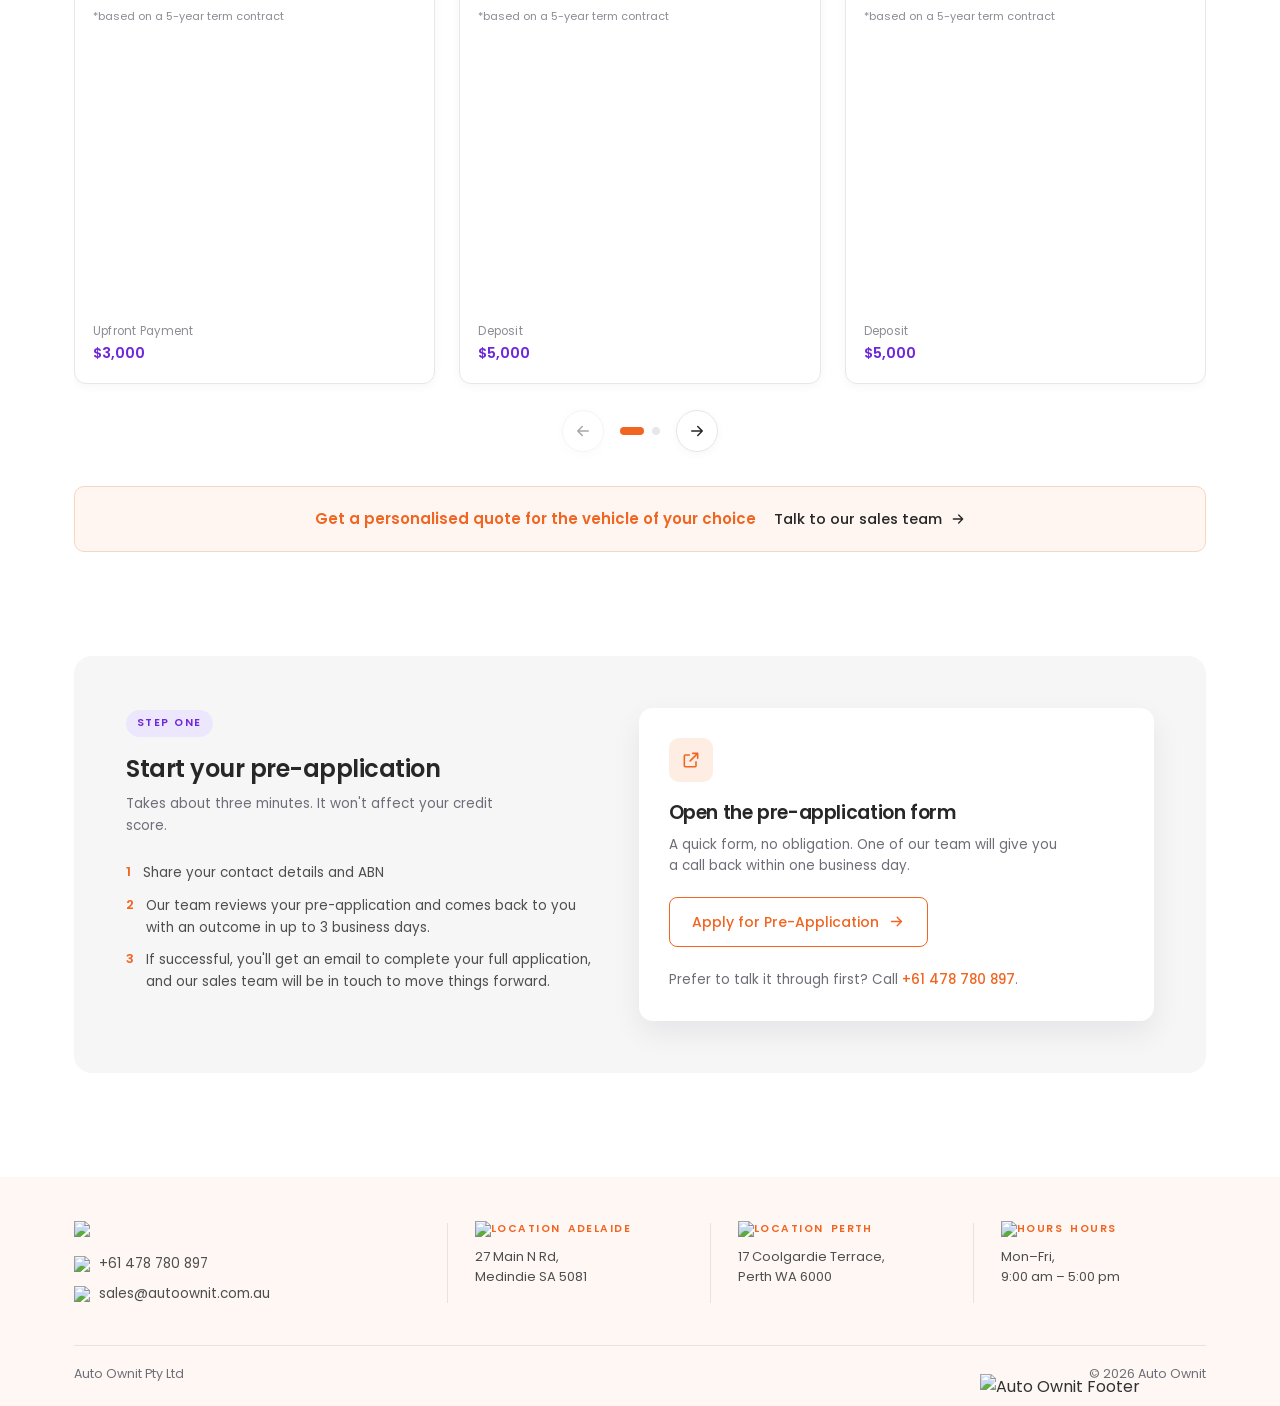
==== commit 69517b19: "Update vehicle pricing and deposit amounts for 2026 models" ====
--- a/index.html
+++ b/index.html
@@ -214,11 +214,11 @@
               <img src="./assets/2026 Mitsubishi Triton GSR.png" alt="2026 Mitsubishi Triton GSR" />
             </div>
             <div class="vmeta-label">Weekly payment</div>
-            <div class="vprice">From <span class="amount">$254</span><span class="unit">/week inc. GST</span></div>
+            <div class="vprice">From <span class="amount">$377</span><span class="unit">/week inc. GST</span></div>
             <p class="vnote">*based on a 5-year term contract</p>
             <div class="vcard-foot">
               <div class="vmeta-label">Upfront Payment</div>
-              <div class="vdeposit">$20,000</div>
+              <div class="vdeposit">$5,000</div>
             </div>
           </article>
 
@@ -229,11 +229,11 @@
               <img src='./assets/2026 Jaecoo J5 Petrol Summit.png' alt="2026 Jaecoo J5 Petrol Summit" />
             </div>
             <div class="vmeta-label">Weekly payment</div>
-            <div class="vprice">From <span class="amount">$147</span><span class="unit">/week</span></div>
+            <div class="vprice">From <span class="amount">$220</span><span class="unit">/week</span></div>
             <p class="vnote">*based on a 5-year term contract</p>
             <div class="vcard-foot">
               <div class="vmeta-label">Deposit</div>
-              <div class="vdeposit">$10,000</div>
+              <div class="vdeposit">$3,000</div>
             </div>
           </article>
 
